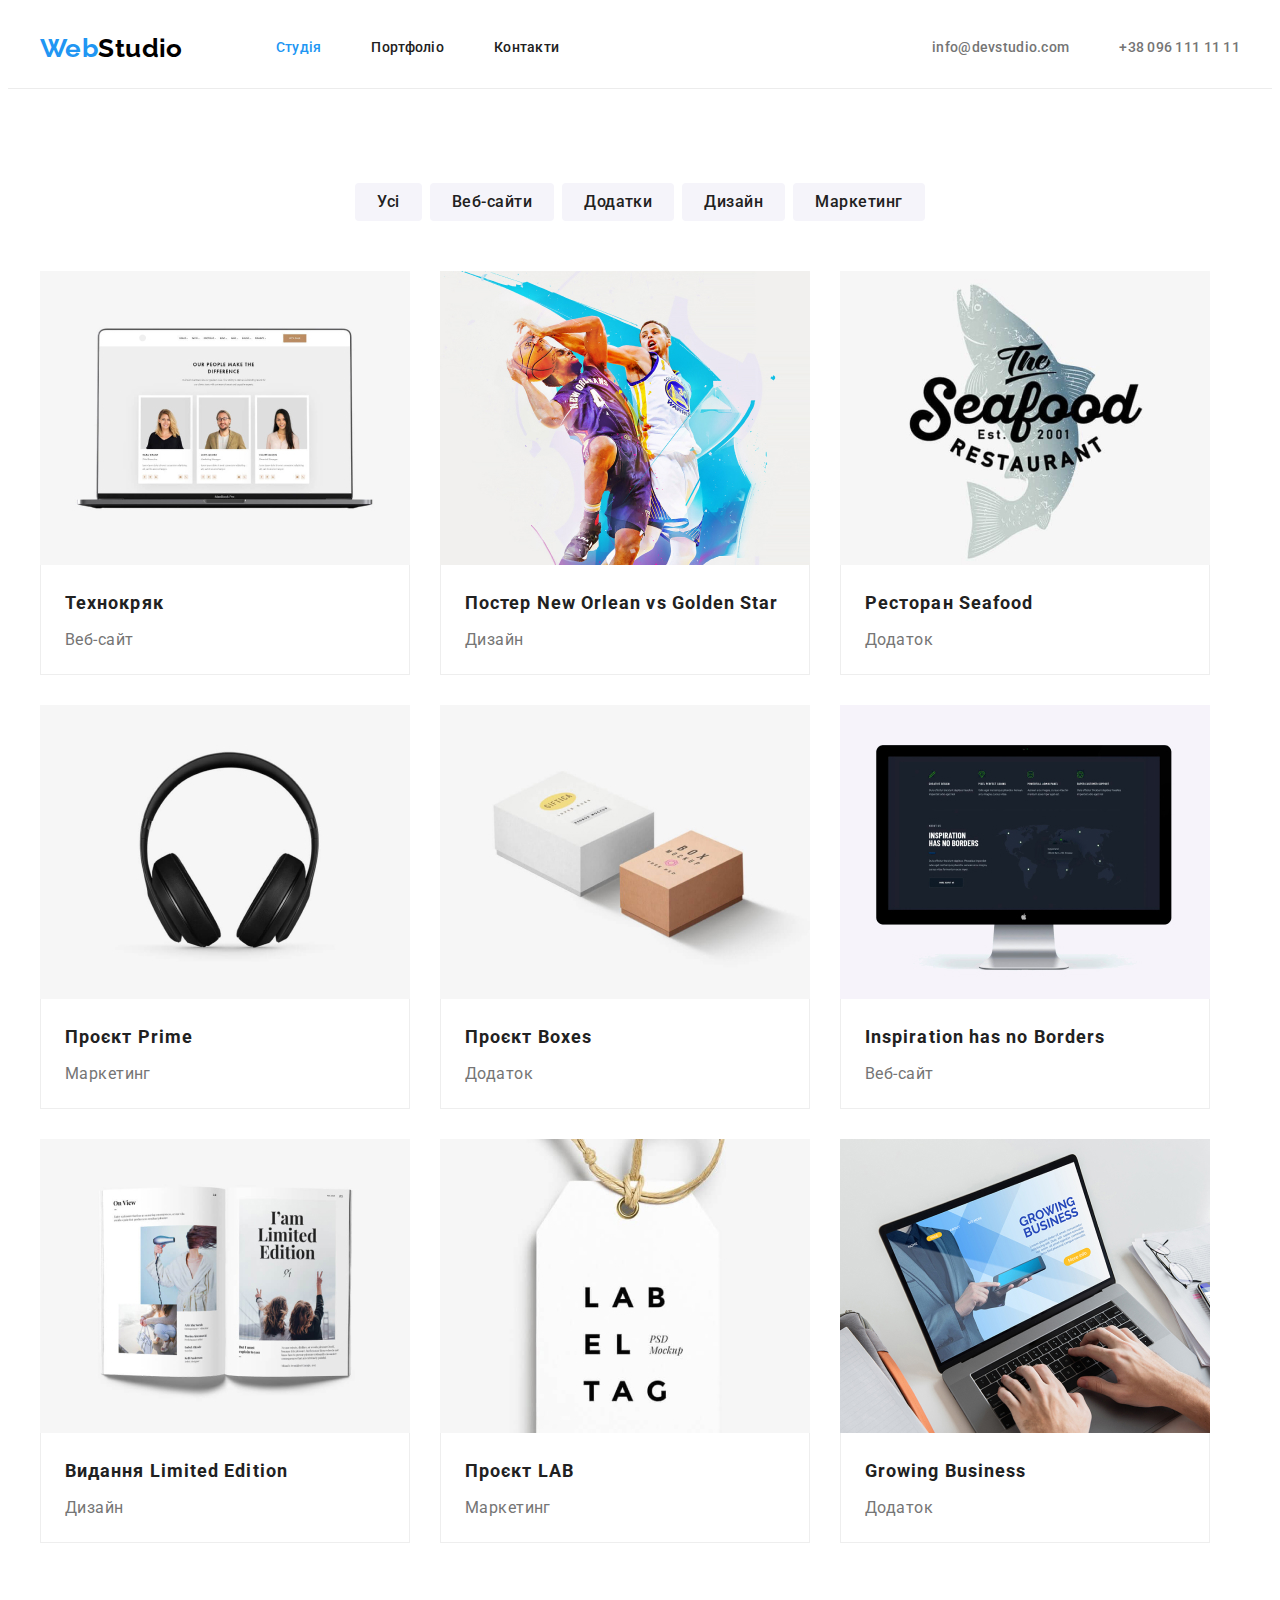
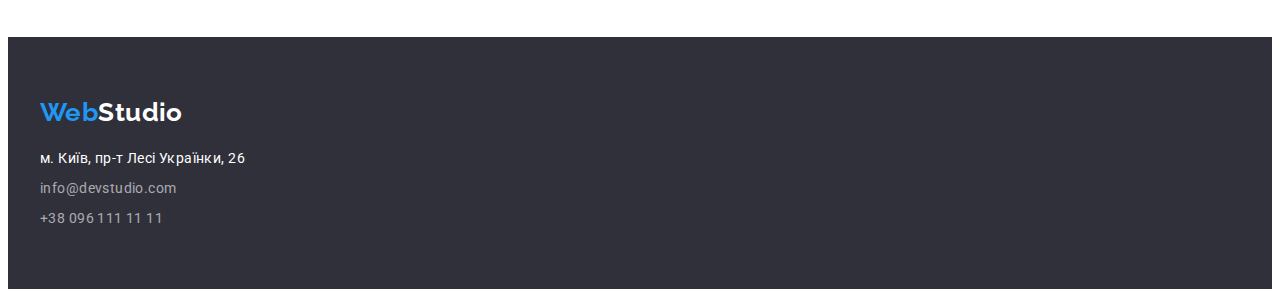
==== portfolio.html @ 5df9a3a6 "copy #3" ====
<!DOCTYPE html>
<html lang="uk">
  <head>
    <meta charset="UTF-8" />
    <meta http-equiv="X-UA-Compatible" content="IE=edge" />
    <meta name="viewport" content="width=device-width, initial-scale=1.0" />
    <link
      rel="stylesheet"
      href="https://cdnjs.cloudflare.com/ajax/libs/modern-normalize/1.1.0/modern-normalize.min.css"
      integrity="sha512-wpPYUAdjBVSE4KJnH1VR1HeZfpl1ub8YT/NKx4PuQ5NmX2tKuGu6U/JRp5y+Y8XG2tV+wKQpNHVUX03MfMFn9Q=="
      crossorigin="anonymous"
      referrerpolicy="no-referrer"
    />
    <title>Портфоліо</title>
    <link rel="preconnect" href="https://fonts.googleapis.com" />
    <link rel="preconnect" href="https://fonts.gstatic.com" crossorigin />
    <link
      href="https://fonts.googleapis.com/css2?family=Raleway:wght@700&family=Roboto:wght@400;500;700;900&display=swap"
      rel="stylesheet"
    />
    <link rel="stylesheet" href="css/style.css" />
  </head>

  <body>
    <!--header-->
    <header class="page-header">
      <div class="container header-wrapper">
        <nav class="header-nav">
          <a href="./index.html" class="logo logo-primary">
            <span class="accent">Web</span>Studio
          </a>
          <ul class="site-nav list">
            <li class="item">
              <a href="./index.html" class="link current"> Студія </a>
            </li>
            <li class="item">
              <a href="./portfolio.html" class="link"> Портфоліо </a>
            </li>
            <li class="item">
              <a href="#" class="link"> Контакти </a>
            </li>
          </ul>
        </nav>
        <ul class="contacts-list list">
          <li class="item">
            <a href="mailto:info@devstudio.com" class="link"> info@devstudio.com </a>
          </li>
          <li class="item">
            <a href="tel:+380961111111" class="link"> +38 096 111 11 11 </a>
          </li>
        </ul>
      </div>
    </header>
    <!--main-->
    <main>
      <!-- portfolio section -->
      <section class="section portfolio">
        <div class="container">
          <h1 class="portfolio-title hidden">Портфоліо</h1>
          <ul class="portfolio-filter list">
            <li class="item">
              <button type="button" class="radio-btn">Усі</button>
            </li>
            <li class="item">
              <button type="button" class="radio-btn">Веб-сайти</button>
            </li>
            <li class="item">
              <button type="button" class="radio-btn">Додатки</button>
            </li>
            <li class="item">
              <button type="button" class="radio-btn">Дизайн</button>
            </li>
            <li class="item">
              <button type="button" class="radio-btn">Маркетинг</button>
            </li>
          </ul>
          <ul class="portfolio-list list">
            <li class="item">
              <a href="#" class="link">
                <img
                  class="img"
                  src="./images/portfolio-1.jpg"
                  alt="Монітор з інформаційними картками"
                  width="370"
                  height="294"
                />
                <h2 class="title">Технокряк</h2>
                <p class="subtitle">Веб-сайт</p>
              </a>
            </li>
            <li class="item">
              <a href="#" class="link">
                <img
                  class="img"
                  src="./images/portfolio-2.jpg"
                  alt="Постер баскетбольних команд New Orlean vs Golden Star"
                  width="370"
                  height="294"
                />
                <h2 class="title">Постер New Orlean vs Golden Star</h2>
                <p class="subtitle">Дизайн</p>
              </a>
            </li>
            <li class="item">
              <a href="#" class="link">
                <img
                  class="img"
                  src="./images/portfolio-3.jpg"
                  alt="Логотип ресторану Seafood"
                  width="370"
                  height="294"
                />
                <h2 class="title">Ресторан Seafood</h2>
                <p class="subtitle">Додаток</p>
              </a>
            </li>
            <li class="item">
              <a href="#" class="link">
                <img
                  class="img"
                  src="./images/portfolio-4.jpg"
                  alt="Навушники Prime"
                  width="370"
                  height="294"
                />
                <h2 class="title">Проєкт Prime</h2>
                <p class="subtitle">Маркетинг</p>
              </a>
            </li>
            <li class="item">
              <a href="#" class="link">
                <img
                  class="img"
                  src="./images/portfolio-5.jpg"
                  alt="Проєкт Boxes"
                  width="370"
                  height="294"
                />
                <h2 class="title">Проєкт Boxes</h2>
                <p class="subtitle">Додаток</p>
              </a>
            </li>
            <li class="item">
              <a href="#" class="link">
                <img
                  class="img"
                  src="./images/portfolio-6.jpg"
                  alt="Монітор із сторінкою веб-сайту"
                  width="370"
                  height="294"
                />
                <h2 class="title">Inspiration has no Borders</h2>
                <p class="subtitle">Веб-сайт</p>
              </a>
            </li>
            <li class="item">
              <a href="#" class="link">
                <img
                  class="img"
                  src="./images/portfolio-7.jpg"
                  alt="Видання Limited Edition"
                  width="370"
                  height="294"
                />
                <h2 class="title">Видання Limited Edition</h2>
                <p class="subtitle">Дизайн</p>
              </a>
            </li>
            <li class="item">
              <a href="#" class="link">
                <img
                  class="img"
                  src="./images/portfolio-8.jpg"
                  alt="Проєкт LAB"
                  width="370"
                  height="294"
                />
                <h2 class="title">Проєкт LAB</h2>
                <p class="subtitle">Маркетинг</p>
              </a>
            </li>
            <li class="item">
              <a href="#" class="link">
                <img
                  class="img"
                  src="./images/portfolio-9.jpg"
                  alt="Монітор із додатком Growing Business"
                  width="370"
                  height="294"
                />
                <h2 class="title">Growing Business</h2>
                <p class="subtitle">Додаток</p>
              </a>
            </li>
          </ul>
        </div>
      </section>
    </main>
    <!--footer-->
    <footer class="footer">
      <div class="container">
        <a href="./index.html" class="logo logo-secondary"
          ><span class="accent">Web</span>Studio
        </a>
        <address class="address">м. Київ, пр-т Лесі Українки, 26</address>
        <ul class="footer-list list">
          <li class="item">
            <a href="mailto:info@devstudio.com" class="link"> info@devstudio.com </a>
          </li>
          <li class="item">
            <a href="tel:+380961111111" class="link"> +38 096 111 11 11 </a>
          </li>
        </ul>
      </div>
    </footer>
  </body>
</html>
---- css/style.css ----
/* --------------------------------------------general styles */
:root {
  --primary-text-color: #757575;
  --secondary-text-color: #212121;
  --logo-text-color: #000000;
  --accent-text-color: #2196f3;
  --white-color: #ffffff;
  --primary-background-color: #2f303a;
  --secondary-background-color: #f5f4fa;
  --address-link-color: rgba(255, 255, 255, 0.6);
  --border-line-color: #ececec;
  --border-item-color: #eeeeee;
}

body {
  color: var(--primary-text-color);
  background-color: var(--white-color);

  font-family: 'Roboto', sans-serif;
  font-size: 14px;
  letter-spacing: 0.03em;
}

h1,
h2,
h3,
h4,
h5,
h6,
p,
ul {
  margin: 0;
  padding: 0;
}

/* --------------------------------------------utilities */

.container {
  width: 1200px;
  padding: 0 15px;
  margin: 0 auto;
}

.section {
  padding: 94px 0;
}

.section-title {
  color: var(--secondary-text-color);

  font-size: 36px;
  line-height: 1.17;
  text-align: center;
}

.link {
  text-decoration: none;
}

.list {
  list-style: none;
}

.hidden {
  position: absolute;
  clip: rect(0 0 0 0);
  width: 1px;
  height: 1px;
  margin: -1px;
}

/* --------------------------------------------logo */

.logo {
  font-family: 'Raleway', sans-serif;
  font-weight: 700;
  font-size: 26px;
  line-height: 1.19;
  text-decoration: none;
}

.logo .accent {
  color: var(--accent-text-color);
}

.logo-primary {
  margin-right: 93px;

  color: var(--logo-text-color);
}

.logo-secondary {
  display: inline-block;
  margin-bottom: 20px;

  color: var(--white-color);
}

/* --------------------------------------------header */

.page-header {
  border-bottom: 1px solid var(--border-line-color);
}

.page-header .link {
  display: block;
  padding: 32px 0;
}

.header-wrapper {
  display: flex;
  align-items: center;
  justify-content: space-between;
}

.header-nav {
  display: flex;
  align-items: center;
}

.site-nav {
  display: flex;
}

.site-nav .item:not(:last-child) {
  margin-right: 50px;
}

.site-nav .link {
  color: var(--secondary-text-color);

  font-weight: 500;
  line-height: 1.14;
  letter-spacing: 0.02em;
}

.site-nav .link:hover,
.site-nav .link:focus,
.site-nav .current {
  color: var(--accent-text-color);
}

.contacts-list {
  display: flex;
}

.contacts-list .item:not(:first-child) {
  margin-left: 50px;
}

.contacts-list .link {
  color: var(--primary-text-color);

  font-weight: 500;
  line-height: 1.14;
  letter-spacing: 0.02em;
}

.contacts-list .link:hover,
.contacts-list .link:focus {
  color: var(--accent-text-color);
}

/* --------------------------------------------hero section */

.hero {
  padding: 200px 0;

  background-color: var(--primary-background-color);
}

.hero-title {
  max-width: 696px;
  margin-bottom: 30px;
  margin-left: auto;
  margin-right: auto;

  color: var(--white-color);
  font-weight: 900;
  font-size: 44px;
  line-height: 1.36;
  text-align: center;
  letter-spacing: 0.06em;
  text-transform: uppercase;
}

.button {
  display: block;
  margin: 0 auto;
  padding: 10px 32px;
  box-shadow: 0px 4px 4px rgba(0, 0, 0, 0.15);
  border-radius: 4px;
  border: none;

  color: var(--white-color);
  background-color: var(--accent-text-color);

  font-family: 'Roboto', sans-serif;
  font-weight: 700;
  font-size: 16px;
  line-height: 1.88;
  letter-spacing: 0.06em;
}

/* --------------------------------------------features section */

.features-list {
  display: flex;
}

.features-list .item {
  flex-basis: 25%;
}

.features-list .item:not(:last-child) {
  margin-right: 30px;
}

.features-list .title {
  margin-bottom: 10px;

  color: var(--secondary-text-color);
  font-weight: 700;
  font-size: 14px;
  line-height: 1.14;
  text-transform: uppercase;
}

.features-list .subtitle {
  line-height: 1.71;
}

/* --------------------------------------------working section */

.working {
  padding-top: 0;
}

.working .section-title {
  margin-bottom: 50px;
}

.working-list {
  display: flex;
  justify-content: space-between;
}

.working-list .img {
  display: block;
}

/* --------------------------------------------our team */

.our-team {
  background-color: var(--secondary-background-color);
}

.our-team .section-title {
  margin-bottom: 50px;
}

.team-list {
  display: flex;
  justify-content: space-between;
}

.team-list .item {
  width: 270px;
  border-radius: 0px 0px 4px 4px;

  background: var(--white-color);
}

.team-list .img {
  display: block;
}

.team-list .title {
  margin-top: 30px;
  margin-bottom: 10px;

  color: var(--secondary-text-color);
  font-weight: 500;
  font-size: 16px;
  line-height: 1.19;
  text-align: center;
}

.team-list .subtitle {
  margin-bottom: 30px;

  font-size: 16px;
  line-height: 1.19;
  text-align: center;
}

/* --------------------------------------------footer */

.footer {
  padding: 60px 0;

  background-color: var(--primary-background-color);
}

.address {
  margin-bottom: 9px;

  color: var(--white-color);
  font-style: normal;
  line-height: 1.5;
}

.footer-list .item:not(:last-child) {
  margin-bottom: 9px;
}

.footer-list .link {
  color: var(--address-link-color);
  line-height: 1.5;
}

.footer-list .link:hover,
.footer-list .link:focus {
  color: var(--accent-text-color);
}

/* --------------------------------------------portfolio */

.portfolio-filter .radio-btn {
  border: none;
  border-radius: 4px;
  padding: 6px 22px;

  color: var(--secondary-text-color);
  background-color: var(--secondary-background-color);

  font-family: 'Roboto', sans-serif;
  font-weight: 500;
  font-size: 16px;
  line-height: 1.625;
  letter-spacing: 0.03em;
  text-align: center;
}

.portfolio-filter {
  display: flex;
  justify-content: center;
  margin-bottom: 50px;
}

.portfolio-filter .radio-btn:hover,
.portfolio-filter .radio-btn:focus {
  color: var(--white-color);
  background-color: var(--accent-text-color);
}

.portfolio-filter .item:not(:last-child) {
  margin-right: 8px;
}

.portfolio-list {
  display: flex;
  flex-wrap: wrap;
  gap: 30px;
}

.portfolio-list .item {
  width: 370px;
}

.portfolio-list .img {
  display: block;
}

.portfolio-list .title {
  padding: 20px 24px 4px 24px;
  border-left: 1px solid var(--border-item-color);
  border-right: 1px solid var(--border-item-color);

  color: var(--secondary-text-color);
  font-size: 18px;
  line-height: 2;
  letter-spacing: 0.06em;
}

.portfolio-list .subtitle {
  padding: 0 24px 19px 24px;
  border-left: 1px solid var(--border-item-color);
  border-right: 1px solid var(--border-item-color);
  border-bottom: 1px solid var(--border-item-color);

  color: var(--primary-text-color);
  font-size: 16px;
  line-height: 1.875;
}
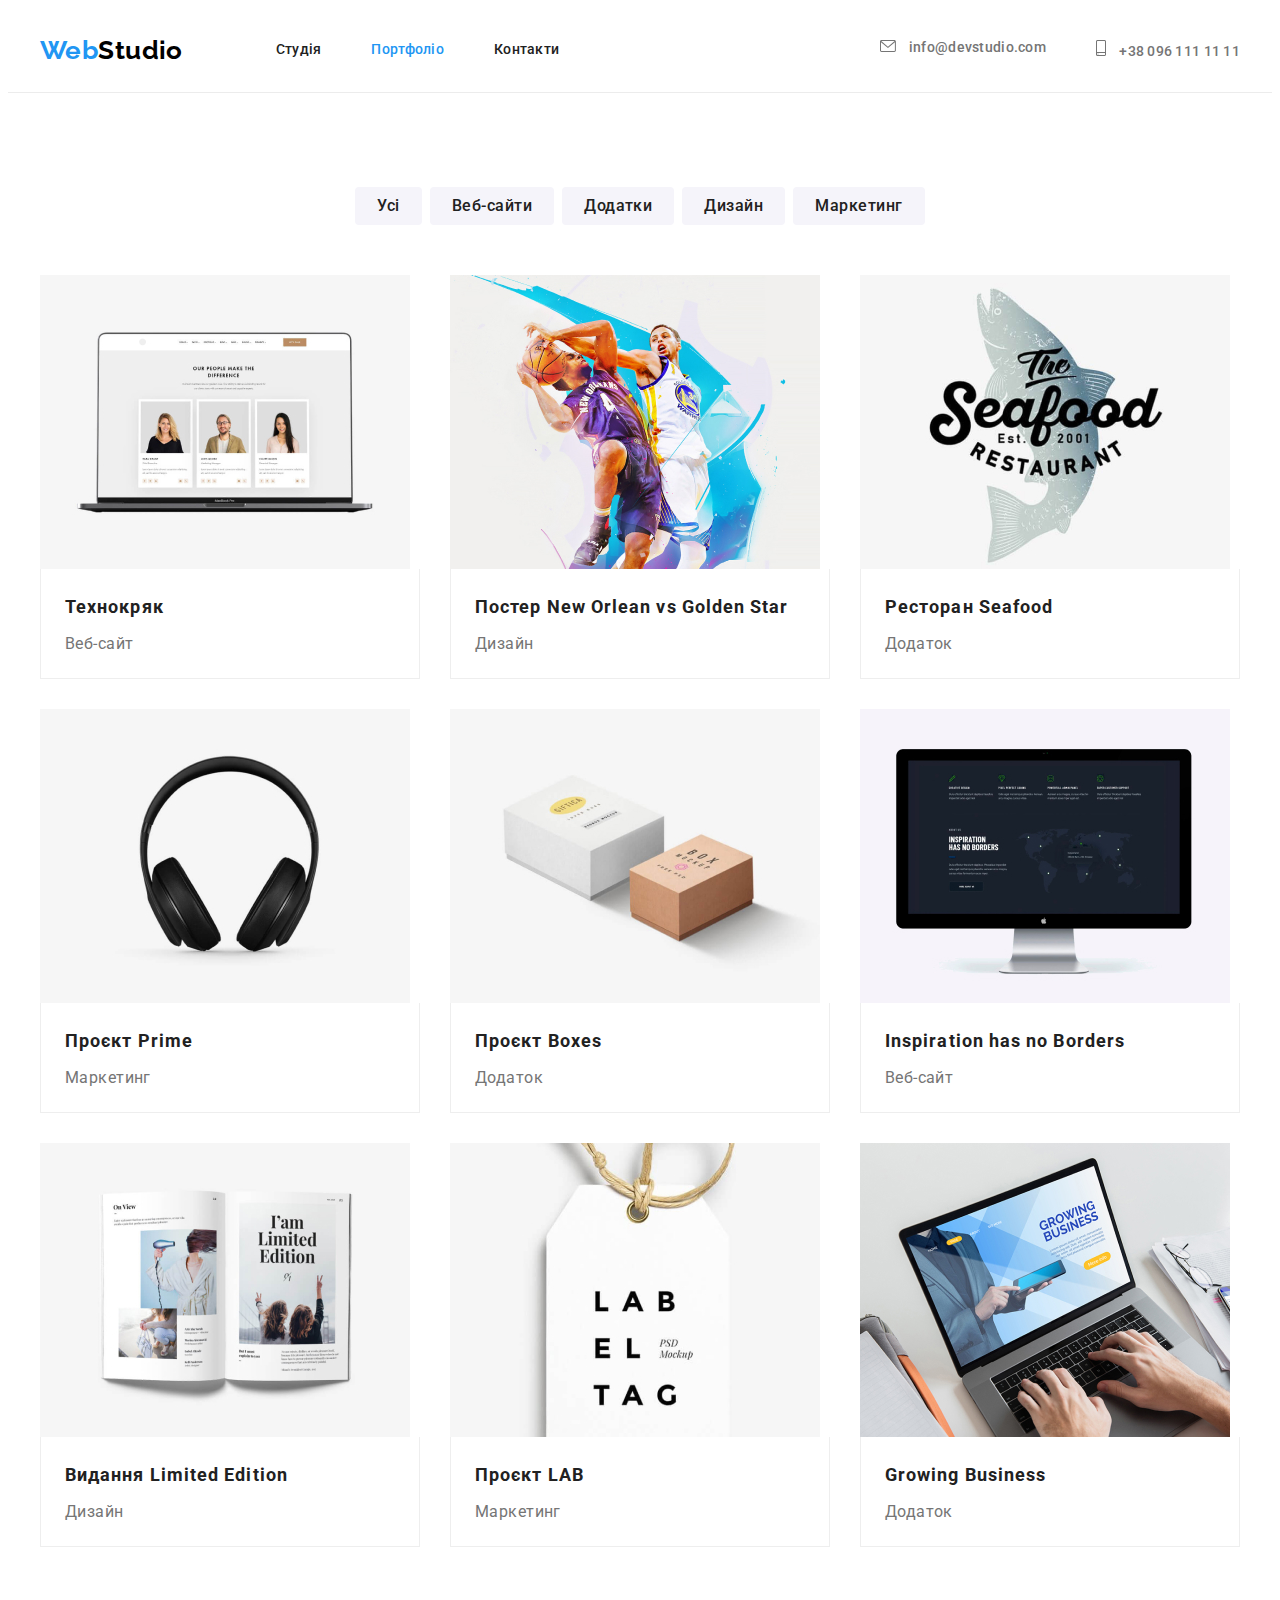
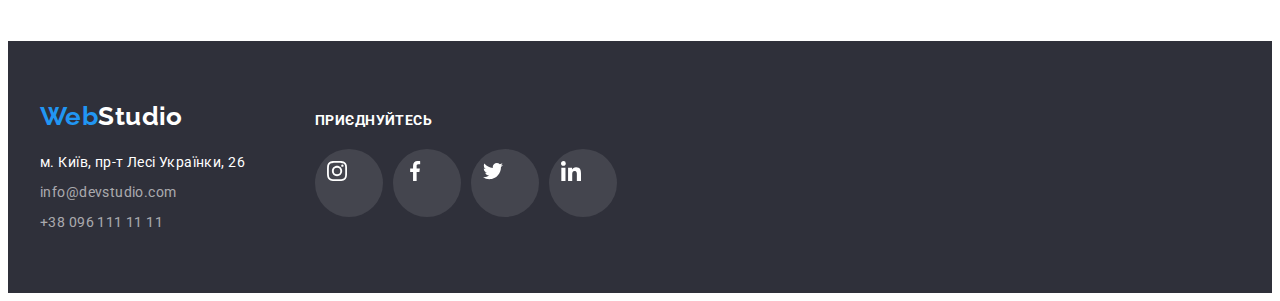
==== commit e9fac639: "Modul#4 : backgraund, svg - almoust done" ====
--- a/portfolio.html
+++ b/portfolio.html
@@ -31,10 +31,10 @@
           </a>
           <ul class="site-nav list">
             <li class="item">
-              <a href="./index.html" class="link current"> Студія </a>
-            </li>
-            <li class="item">
-              <a href="./portfolio.html" class="link"> Портфоліо </a>
+              <a href="./index.html" class="link"> Студія </a>
+            </li>
+            <li class="item">
+              <a href="./portfolio.html" class="link current"> Портфоліо </a>
             </li>
             <li class="item">
               <a href="#" class="link"> Контакти </a>
@@ -43,10 +43,20 @@
         </nav>
         <ul class="contacts-list list">
           <li class="item">
-            <a href="mailto:info@devstudio.com" class="link"> info@devstudio.com </a>
+            <a href="mailto:info@devstudio.com" class="link">
+              <svg class="header-icon" width="16" height="12">
+                <use href="./images/icons.svg#icon-envelope"></use>
+              </svg>
+              info@devstudio.com
+            </a>
           </li>
           <li class="item">
-            <a href="tel:+380961111111" class="link"> +38 096 111 11 11 </a>
+            <a href="tel:+380961111111" class="link">
+              <svg class="header-icon" width="10" height="16">
+                <use href="./images/icons.svg#icon-smartphone"></use>
+              </svg>
+              +38 096 111 11 11
+            </a>
           </li>
         </ul>
       </div>
@@ -198,19 +208,54 @@
     </main>
     <!--footer-->
     <footer class="footer">
-      <div class="container">
-        <a href="./index.html" class="logo logo-secondary"
-          ><span class="accent">Web</span>Studio
-        </a>
-        <address class="address">м. Київ, пр-т Лесі Українки, 26</address>
-        <ul class="footer-list list">
-          <li class="item">
-            <a href="mailto:info@devstudio.com" class="link"> info@devstudio.com </a>
-          </li>
-          <li class="item">
-            <a href="tel:+380961111111" class="link"> +38 096 111 11 11 </a>
-          </li>
-        </ul>
+      <div class="container footer-wrap">
+        <div class="address-info">
+          <a href="./index.html" class="logo logo-secondary"
+            ><span class="accent">Web</span>Studio
+          </a>
+          <address class="address">м. Київ, пр-т Лесі Українки, 26</address>
+          <ul class="footer-list list">
+            <li class="item">
+              <a href="mailto:info@devstudio.com" class="link"> info@devstudio.com </a>
+            </li>
+            <li class="item">
+              <a href="tel:+380961111111" class="link"> +38 096 111 11 11 </a>
+            </li>
+          </ul>
+        </div>
+        <div class="join-in-block">
+          <p class="join-in-title">приєднуйтесь</p>
+          <ul class="icons-list">
+            <li class="item">
+              <a class="link" href="#">
+                <svg class="icon" width="20" height="20">
+                  <use href="./images/icons.svg#icon-instagram"></use>
+                </svg>
+              </a>
+            </li>
+            <li class="item">
+              <a class="link" href="#">
+                <svg class="icon" width="20" height="20">
+                  <use href="./images/icons.svg#icon-facebook"></use>
+                </svg>
+              </a>
+            </li>
+            <li class="item">
+              <a class="link" href="#">
+                <svg class="icon" width="20" height="20">
+                  <use href="./images/icons.svg#icon-twitter"></use>
+                </svg>
+              </a>
+            </li>
+            <li class="item">
+              <a class="link" href="#">
+                <svg class="icon" width="20" height="20">
+                  <use href="./images/icons.svg#icon-linkedin"></use>
+                </svg>
+              </a>
+            </li>
+          </ul>
+        </div>
       </div>
     </footer>
   </body>
--- a/css/style.css
+++ b/css/style.css
@@ -10,6 +10,8 @@
   --address-link-color: rgba(255, 255, 255, 0.6);
   --border-line-color: #ececec;
   --border-item-color: #eeeeee;
+  --bg-color: #c4c4c4;
+  --icon-color: #afb1b8;
 }
 
 body {
@@ -161,12 +163,23 @@
   color: var(--accent-text-color);
 }
 
+.contacts-list .header-icon {
+  margin-right: 10px;
+  fill: currentColor;
+}
+
 /* --------------------------------------------hero section */
 
 .hero {
   padding: 200px 0;
-
-  background-color: var(--primary-background-color);
+  max-width: 1600px;
+  height: 600px;
+  margin-left: auto;
+  margin-right: auto;
+
+  background-color: var(--bg-color);
+  background-image: linear-gradient(to right, rgba(47, 48, 58, 0.4), rgba(47, 48, 58, 0.4)),
+    url(../images/hero.jpg);
 }
 
 .hero-title {
@@ -206,14 +219,21 @@
 
 .features-list {
   display: flex;
+  gap: 30px;
+}
+
+.icon-thumb {
+  background: var(--secondary-background-color);
+  border-radius: 4px;
+  margin-bottom: 30px;
+  padding-top: 25px;
+  padding-bottom: 25px;
+
+  text-align: center;
 }
 
 .features-list .item {
-  flex-basis: 25%;
-}
-
-.features-list .item:not(:last-child) {
-  margin-right: 30px;
+  width: calc((100% - 90px) / 4);
 }
 
 .features-list .title {
@@ -261,14 +281,16 @@
 
 .team-list {
   display: flex;
-  justify-content: space-between;
+  gap: 30px;
 }
 
 .team-list .item {
-  width: 270px;
+  width: calc((100% - 90px) / 4);
   border-radius: 0px 0px 4px 4px;
 
   background: var(--white-color);
+  box-shadow: 0px 1px 3px rgba(0, 0, 0, 0.12), 0px 1px 1px rgba(0, 0, 0, 0.14),
+    0px 2px 1px rgba(0, 0, 0, 0.2);
 }
 
 .team-list .img {
@@ -294,12 +316,88 @@
   text-align: center;
 }
 
+.social-network {
+  display: flex;
+  gap: 10px;
+  list-style: none;
+  padding: 16px 32px 30px 32px;
+  color: var(--icon-color);
+}
+
+.social-network .link {
+  display: flex;
+  justify-content: center;
+  align-items: center;
+  width: 44px;
+  height: 44px;
+  color: var(--icon-color);
+}
+
+.social-network .link:hover,
+.social-network .link:focus {
+  border-radius: 50%;
+  background-color: var(--accent-text-color);
+  color: var(--white-color);
+}
+
+.social-network .icon {
+  fill: currentColor;
+}
+
+/* --------------------------------------------clients */
+
+.clients .section-title {
+  margin-bottom: 50px;
+}
+
+.clients .clients-list {
+  display: flex;
+  gap: 30px;
+  list-style: none;
+}
+
+.clients-list .item {
+  width: calc((100% - 150px) / 6);
+  height: 92px;
+}
+
+.clients-list .link {
+  display: flex;
+  justify-content: center;
+  align-items: center;
+  height: 100%;
+  width: 100%;
+  border: 1px solid var(--icon-color);
+  border-radius: 4px;
+
+  color: var(--icon-color);
+}
+
+.clients-list .link:hover,
+.clients-list .link:focus {
+  border: 1px solid var(--accent-text-color);
+  color: var(--accent-text-color);
+}
+
+.clients-list .icon {
+  fill: currentColor;
+}
+
 /* --------------------------------------------footer */
 
 .footer {
   padding: 60px 0;
 
   background-color: var(--primary-background-color);
+}
+
+.footer-wrap {
+  display: flex;
+  justify-content: start;
+}
+
+.address-info {
+  margin-right: 70px;
 }
 
 .address {
@@ -322,6 +420,48 @@
 .footer-list .link:hover,
 .footer-list .link:focus {
   color: var(--accent-text-color);
+}
+
+.join-in-block {
+  padding-top: 12px;
+}
+
+.join-in-title {
+  margin-bottom: 20px;
+
+  font-weight: 700;
+  line-height: 1.14;
+  text-transform: uppercase;
+
+  color: var(--white-color);
+}
+
+.icons-list {
+  list-style: none;
+  display: flex;
+}
+
+.icons-list .item:not(:last-child) {
+  margin-right: 10px;
+}
+
+.icons-list .link {
+  display: block;
+  padding: 12px;
+  width: 44px;
+  height: 44px;
+  border-radius: 50%;
+  background: rgba(255, 255, 255, 0.1);
+  color: var(--white-color);
+}
+
+.icons-list .link:hover,
+.icons-list .link:focus {
+  background: var(--accent-text-color);
+}
+
+.icons-list .icon {
+  fill: currentColor;
 }
 
 /* --------------------------------------------portfolio */
@@ -352,6 +492,8 @@
 .portfolio-filter .radio-btn:focus {
   color: var(--white-color);
   background-color: var(--accent-text-color);
+  box-shadow: 0px 3px 1px rgba(0, 0, 0, 0.1), 0px 1px 2px rgba(0, 0, 0, 0.08),
+    0px 2px 2px rgba(0, 0, 0, 0.12);
 }
 
 .portfolio-filter .item:not(:last-child) {
@@ -365,7 +507,13 @@
 }
 
 .portfolio-list .item {
-  width: 370px;
+  width: calc((100% - 60px) / 3);
+}
+
+.portfolio-list .item:hover,
+.portfolio-list .item:focus {
+  box-shadow: 0px 1px 1px rgba(0, 0, 0, 0.12), 0px 4px 4px rgba(0, 0, 0, 0.06),
+    1px 4px 6px rgba(0, 0, 0, 0.16);
 }
 
 .portfolio-list .img {
@@ -392,4 +540,4 @@
   color: var(--primary-text-color);
   font-size: 16px;
   line-height: 1.875;
-}+}
